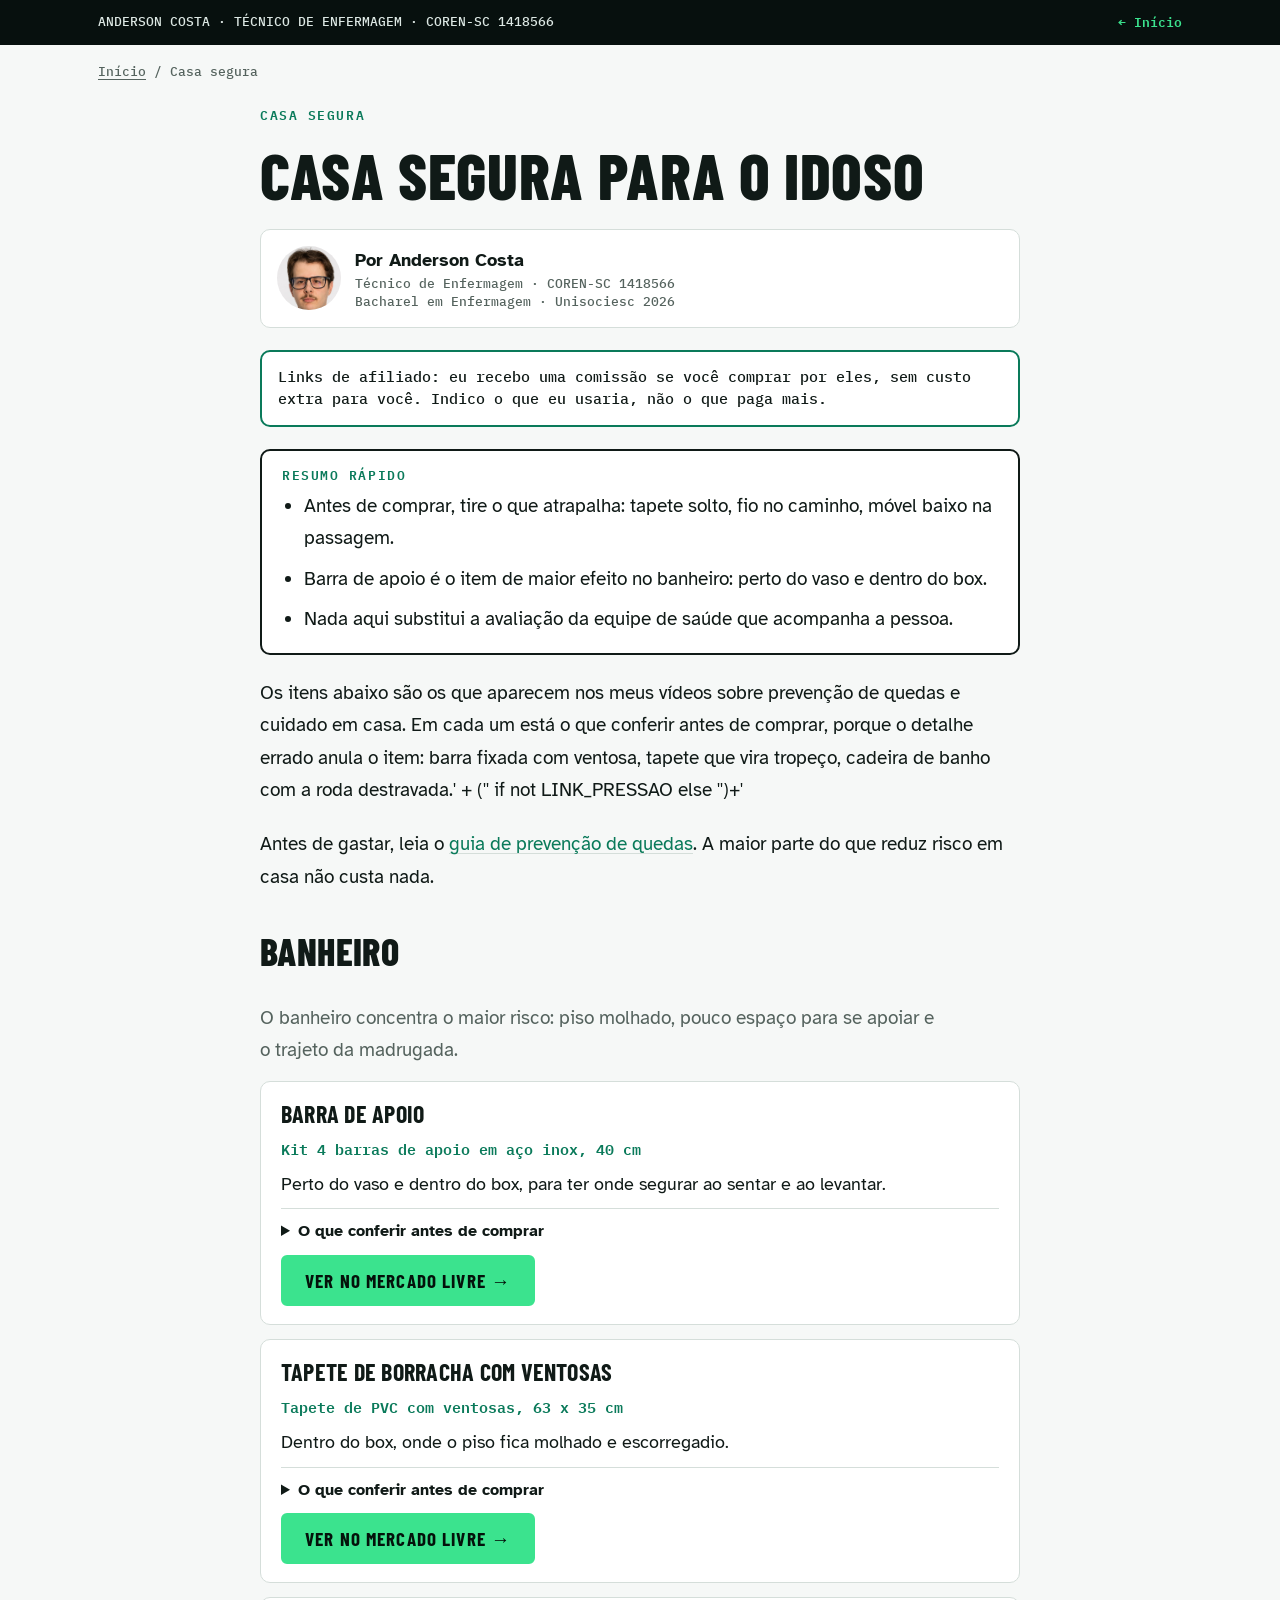
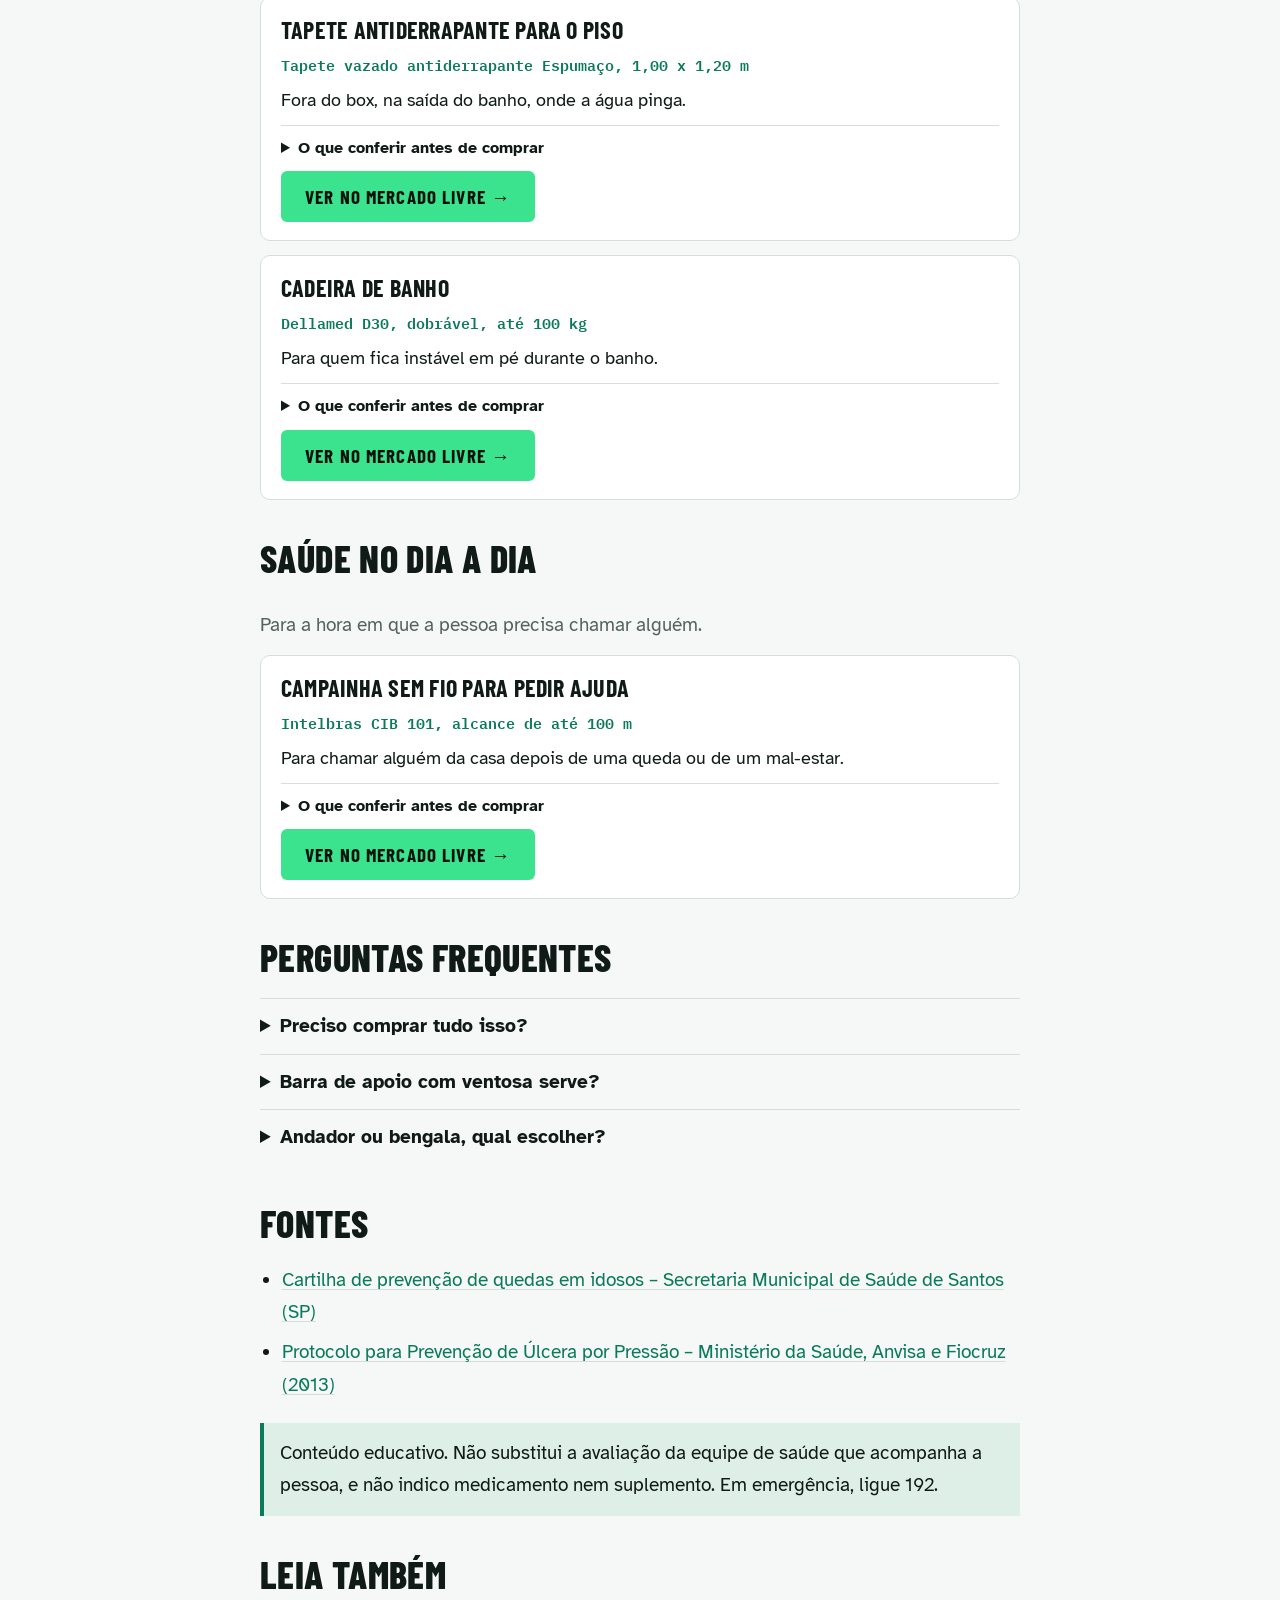
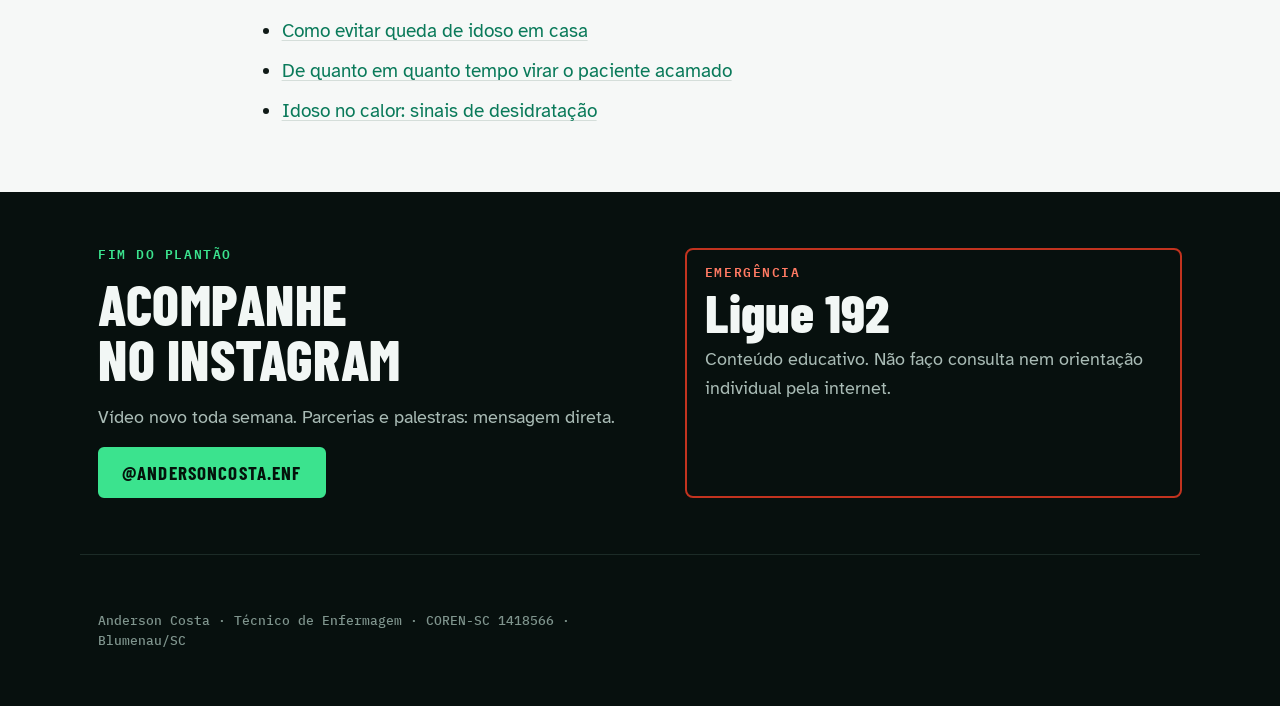
==== casa-segura/index.html @ 909ff5d8 "Publica a pagina /casa-segura/ e melhora o visual do site - casa-segura/index.html: vitrine com 5 it" ====
<!doctype html><html lang="pt-BR"><head><meta charset="utf-8">
<meta name="viewport" content="width=device-width,initial-scale=1,viewport-fit=cover">
<title>Casa segura para o idoso: o que eu indico e o que conferir antes de comprar | Anderson Costa</title><meta name="description" content="Barra de apoio, tapete antiderrapante, cadeira de banho e campainha de chamada: os itens que eu mostro nos vídeos, com o que conferir antes de comprar. Links de afiliado, por um técnico de enfermagem.">
<link rel="canonical" href="https://anerson.github.io/casa-segura/"><meta name="author" content="Anderson Costa">
<meta property="og:type" content="article"><meta property="og:title" content="Casa segura para o idoso: o que eu indico e o que conferir antes de comprar | Anderson Costa"><meta property="og:description" content="Barra de apoio, tapete antiderrapante, cadeira de banho e campainha de chamada: os itens que eu mostro nos vídeos, com o que conferir antes de comprar. Links de afiliado, por um técnico de enfermagem.">
<meta property="og:url" content="https://anerson.github.io/casa-segura/"><meta property="og:image" content="https://anerson.github.io/foto.jpg"><meta property="og:locale" content="pt_BR">
<link rel="icon" href="/foto.jpg"><link rel="preconnect" href="https://fonts.googleapis.com"><link rel="preconnect" href="https://fonts.gstatic.com" crossorigin><link rel="stylesheet" href="https://fonts.googleapis.com/css2?family=Barlow+Condensed:wght@600;700;800&family=Atkinson+Hyperlegible:wght@400;700&family=IBM+Plex+Mono:wght@400;500;600&display=swap"><link rel="stylesheet" href="/styles.css">
<script type="application/ld+json">{"@context": "https://schema.org", "@graph": [{"@type": "WebPage", "name": "Casa segura para o idoso: o que eu indico e o que conferir antes de comprar", "description": "Barra de apoio, tapete antiderrapante, cadeira de banho e campainha de chamada: os itens que eu mostro nos vídeos, com o que conferir antes de comprar. Links de afiliado, por um técnico de enfermagem.", "inLanguage": "pt-BR", "datePublished": "2026-11-17", "dateModified": "2026-11-17", "author": {"@type": "Person", "name": "Anderson Adilson da Costa", "jobTitle": "Técnico de Enfermagem", "identifier": "COREN-SC 1418566", "url": "https://anerson.github.io/", "sameAs": ["https://www.instagram.com/andersoncosta.enf/"], "alumniOf": {"@type": "CollegeOrUniversity", "name": "Unisociesc Blumenau"}}, "mainEntityOfPage": "https://anerson.github.io/casa-segura/", "image": "https://anerson.github.io/foto.jpg", "citation": ["https://www.santos.sp.gov.br/static/files_www/files/portal_files/hotsites/idosoquedas/cartilhaprevencaoqueda_idosos.pdf", "https://goias.gov.br/saude/wp-content/uploads/sites/34/2015/02/protocolo-para-prevencao-de-ulcera-por-pressao-17f.pdf"]}, {"@type": "ItemList", "name": "Itens para deixar a casa do idoso mais segura", "itemListElement": [{"@type": "ListItem", "position": 1, "name": "Barra de apoio"}, {"@type": "ListItem", "position": 2, "name": "Tapete de borracha com ventosas"}, {"@type": "ListItem", "position": 3, "name": "Tapete antiderrapante para o piso"}, {"@type": "ListItem", "position": 4, "name": "Cadeira de banho"}, {"@type": "ListItem", "position": 5, "name": "Aparelho de pressão digital de braço"}, {"@type": "ListItem", "position": 6, "name": "Campainha sem fio para pedir ajuda"}]}, {"@type": "FAQPage", "mainEntity": [{"@type": "Question", "name": "Preciso comprar tudo isso?", "acceptedAnswer": {"@type": "Answer", "text": "Não. A maior parte das mudanças que deixam a casa mais segura não custa nada: tirar tapete solto, prender fio junto à parede e liberar o caminho do quarto ao banheiro. Equipamento vem depois disso."}}, {"@type": "Question", "name": "Barra de apoio com ventosa serve?", "acceptedAnswer": {"@type": "Answer", "text": "Para sustentar o peso de uma pessoa, não. A fixação precisa ser com parafuso e bucha na parede, e a carga máxima vem informada na embalagem."}}, {"@type": "Question", "name": "Andador ou bengala, qual escolher?", "acceptedAnswer": {"@type": "Answer", "text": "Essa escolha depende de avaliação presencial, porque a altura e o tipo mudam conforme a pessoa. Por isso não indico modelo aqui."}}]}]}</script></head><body><style>
.art p.aviso-af{border:2px solid var(--green);border-radius:10px;padding:14px 16px;background:var(--sheet);font:500 15px/1.5 var(--mono)}
.comodo{display:grid;gap:14px;margin-top:10px}
.comodo>p.intro{color:var(--ink-2)}
.prod{border:1px solid var(--rule);border-radius:10px;padding:18px 20px;background:var(--sheet);display:grid;gap:10px}
.prod h3{font-size:24px;line-height:1.2;margin:0}
.prod .modelo{font:600 15px/1.4 var(--mono);color:var(--green);margin:0}
.prod p{margin:0;font-size:18px;line-height:1.6}
.prod details{border-top:1px solid var(--rule);padding-top:10px}
.prod summary{cursor:pointer;font-weight:700;font-size:16px}
.prod details p{margin-top:8px;color:var(--ink-2);font-size:17px}
.prod .btn{justify-self:start;min-height:48px;display:inline-flex;align-items:center}
</style>
<header class="mini"><div class="wrap"><span>ANDERSON COSTA · TÉCNICO DE ENFERMAGEM · COREN-SC 1418566</span><a href="/">← Início</a></div></header>
<main class="wrap"><div class="crumb"><a href="/">Início</a> / Casa segura</div>
<article class="art">
<span class="tag" style="color:var(--green)">Casa segura</span>
<h1>Casa segura para o idoso</h1>
<div class="author"><img src="/foto.jpg" alt="Anderson Costa" width="64" height="64"><div><b>Por Anderson Costa</b><span>Técnico de Enfermagem · COREN-SC 1418566</span><span>Bacharel em Enfermagem · Unisociesc 2026</span></div></div>
<p class="aviso-af">Links de afiliado: eu recebo uma comissão se você comprar por eles, sem custo extra para você. Indico o que eu usaria, não o que paga mais.</p>
<div class="resumo"><span class="tag">Resumo rápido</span><ul><li>Antes de comprar, tire o que atrapalha: tapete solto, fio no caminho, móvel baixo na passagem.</li><li>Barra de apoio é o item de maior efeito no banheiro: perto do vaso e dentro do box.</li><li>Nada aqui substitui a avaliação da equipe de saúde que acompanha a pessoa.</li></ul></div>
<p>Os itens abaixo são os que aparecem nos meus vídeos sobre prevenção de quedas e cuidado em casa. Em cada um está o que conferir antes de comprar, porque o detalhe errado anula o item: barra fixada com ventosa, tapete que vira tropeço, cadeira de banho com a roda destravada.' + ('' if not LINK_PRESSAO else '')+'</p>
<p>Antes de gastar, leia o <a href="/guias/como-evitar-queda-de-idoso-em-casa/">guia de prevenção de quedas</a>. A maior parte do que reduz risco em casa não custa nada.</p>
<h2>Banheiro</h2><div class="comodo"><p class="intro">O banheiro concentra o maior risco: piso molhado, pouco espaço para se apoiar e o trajeto da madrugada.</p><article class="prod">
<h3>Barra de apoio</h3>
<p class="modelo">Kit 4 barras de apoio em aço inox, 40 cm</p>
<p>Perto do vaso e dentro do box, para ter onde segurar ao sentar e ao levantar.</p>
<details><summary>O que conferir antes de comprar</summary><p>Fixação com parafuso e bucha na parede (ventosa não serve), aço inox e a carga máxima informada na embalagem.</p></details>
<a class="btn on" href="https://meli.la/1rdR6W3" target="_blank" rel="noopener sponsored">Ver no Mercado Livre →</a>
</article><article class="prod">
<h3>Tapete de borracha com ventosas</h3>
<p class="modelo">Tapete de PVC com ventosas, 63 x 35 cm</p>
<p>Dentro do box, onde o piso fica molhado e escorregadio.</p>
<details><summary>O que conferir antes de comprar</summary><p>Ventosas em toda a base e tamanho que cubra a área onde a pessoa pisa.</p></details>
<a class="btn on" href="https://meli.la/1Q41nwv" target="_blank" rel="noopener sponsored">Ver no Mercado Livre →</a>
</article><article class="prod">
<h3>Tapete antiderrapante para o piso</h3>
<p class="modelo">Tapete vazado antiderrapante Espumaço, 1,00 x 1,20 m</p>
<p>Fora do box, na saída do banho, onde a água pinga.</p>
<details><summary>O que conferir antes de comprar</summary><p>Base que não escorrega e bordas baixas, para o tapete não virar tropeço.</p></details>
<a class="btn on" href="https://meli.la/2ovCFmu" target="_blank" rel="noopener sponsored">Ver no Mercado Livre →</a>
</article><article class="prod">
<h3>Cadeira de banho</h3>
<p class="modelo">Dellamed D30, dobrável, até 100 kg</p>
<p>Para quem fica instável em pé durante o banho.</p>
<details><summary>O que conferir antes de comprar</summary><p>Rodas com trava e a carga máxima suportada. Trave as rodas antes de a pessoa sentar ou levantar.</p></details>
<a class="btn on" href="https://meli.la/25AJNKx" target="_blank" rel="noopener sponsored">Ver no Mercado Livre →</a>
</article></div><h2>Saúde no dia a dia</h2><div class="comodo"><p class="intro">Para a hora em que a pessoa precisa chamar alguém.</p><article class="prod">
<h3>Campainha sem fio para pedir ajuda</h3>
<p class="modelo">Intelbras CIB 101, alcance de até 100 m</p>
<p>Para chamar alguém da casa depois de uma queda ou de um mal-estar.</p>
<details><summary>O que conferir antes de comprar</summary><p>Alcance entre os cômodos da casa e botão que a pessoa consiga apertar sozinha.</p></details>
<a class="btn on" href="https://meli.la/2EmobnM" target="_blank" rel="noopener sponsored">Ver no Mercado Livre →</a>
</article></div>
<h2>Perguntas frequentes</h2><div class="faq"><details><summary>Preciso comprar tudo isso?</summary><p>Não. A maior parte das mudanças que deixam a casa mais segura não custa nada: tirar tapete solto, prender fio junto à parede e liberar o caminho do quarto ao banheiro. Equipamento vem depois disso.</p></details><details><summary>Barra de apoio com ventosa serve?</summary><p>Para sustentar o peso de uma pessoa, não. A fixação precisa ser com parafuso e bucha na parede, e a carga máxima vem informada na embalagem.</p></details><details><summary>Andador ou bengala, qual escolher?</summary><p>Essa escolha depende de avaliação presencial, porque a altura e o tipo mudam conforme a pessoa. Por isso não indico modelo aqui.</p></details></div>
<h2>Fontes</h2><ul><li><a href="https://www.santos.sp.gov.br/static/files_www/files/portal_files/hotsites/idosoquedas/cartilhaprevencaoqueda_idosos.pdf" target="_blank" rel="noopener">Cartilha de prevenção de quedas em idosos – Secretaria Municipal de Saúde de Santos (SP)</a></li><li><a href="https://goias.gov.br/saude/wp-content/uploads/sites/34/2015/02/protocolo-para-prevencao-de-ulcera-por-pressao-17f.pdf" target="_blank" rel="noopener">Protocolo para Prevenção de Úlcera por Pressão – Ministério da Saúde, Anvisa e Fiocruz (2013)</a></li></ul>
<p class="note">Conteúdo educativo. Não substitui a avaliação da equipe de saúde que acompanha a pessoa, e não indico medicamento nem suplemento. Em emergência, ligue 192.</p>
<h2>Leia também</h2><ul><li><a href="/guias/como-evitar-queda-de-idoso-em-casa/">Como evitar queda de idoso em casa</a></li><li><a href="/guias/mudanca-de-decubito-acamado-de-quanto-em-quanto-tempo/">De quanto em quanto tempo virar o paciente acamado</a></li><li><a href="/guias/idoso-no-calor-sinais-de-desidratacao/">Idoso no calor: sinais de desidratação</a></li></ul>
</article></main><footer class="end"><div class="wrap"><div style="display:grid;gap:16px;align-content:start">
<span class="tag" style="color:var(--trace)">Fim do plantão</span><h2>Acompanhe no Instagram</h2>
<p>Vídeo novo toda semana. Parcerias e palestras: mensagem direta.</p>
<div class="ctas"><a class="btn on" href="https://www.instagram.com/andersoncosta.enf/" target="_blank" rel="noopener">@andersoncosta.enf</a></div></div>
<div class="alarm"><span class="tag">Emergência</span><b>Ligue 192</b><p>Conteúdo educativo. Não faço consulta nem orientação individual pela internet.</p></div></div>
<div class="wrap foot">Anderson Costa · Técnico de Enfermagem · COREN-SC 1418566 · Blumenau/SC</div></footer></body></html>
---- styles.css ----
/* Conceito: o plantão. Abre num monitor multiparamétrico, segue para o quadro de passagem de plantão,
   a prescrição com aprazamento e fecha na evolução. Sinalização hospitalar condensada + texto de alta legibilidade. */
:root{
  --paper:#F6F8F7; --sheet:#FFFFFF; --ink:#101A17; --ink-2:#55635E; --rule:#D5DEDA;
  --green:#0A7A5A; --green-soft:#DDEFE7; --amber:#B86E00; --red:#C2331F;
  --mon:#07100E; --mon-2:#0E1A17; --trace:#3BE38E; --trace-2:#57C7FF; --trace-3:#FFC24A;
  --sign:"Barlow Condensed","Arial Narrow",Arial,sans-serif;
  --text:"Atkinson Hyperlegible",system-ui,-apple-system,"Segoe UI",sans-serif;
  --mono:"IBM Plex Mono",ui-monospace,Menlo,monospace;
}
@media (prefers-color-scheme: dark){:root:not([data-theme="light"]){
  --paper:#0B1210; --sheet:#111B18; --ink:#E6EEEA; --ink-2:#9DADA7; --rule:#24332E;
  --green:#3FCB93; --green-soft:#14302A; --amber:#F2B04D; --red:#FF7A63; color-scheme:dark}}
:root[data-theme="dark"]{
  --paper:#0B1210; --sheet:#111B18; --ink:#E6EEEA; --ink-2:#9DADA7; --rule:#24332E;
  --green:#3FCB93; --green-soft:#14302A; --amber:#F2B04D; --red:#FF7A63; color-scheme:dark}
*{box-sizing:border-box}
body{margin:0;background:var(--paper);color:var(--ink);font:400 18px/1.6 var(--text)}
a{color:var(--green);text-underline-offset:3px}
:focus-visible{outline:3px solid var(--trace-3);outline-offset:3px;border-radius:4px}
.wrap{max-width:1120px;margin:0 auto;padding-left:max(18px,env(safe-area-inset-left,0px));padding-right:max(18px,env(safe-area-inset-right,0px))}
h1,h2,h3{font-family:var(--sign);text-transform:uppercase;letter-spacing:.01em;margin:0;line-height:.98;text-wrap:balance}
h2{font-size:clamp(40px,6vw,68px);font-weight:800}
h3{font-size:28px;font-weight:700}
p{margin:0}
.tag{font:600 13px/1 var(--mono);letter-spacing:.12em;text-transform:uppercase}
.mono{font-family:var(--mono)}

/* ========== MONITOR ========== */
.monitor{background:var(--mon);color:#DDE8E4;position:relative;overflow:hidden}
.monitor::before{content:"";position:absolute;inset:0;background-image:linear-gradient(rgba(59,227,142,.06) 1px,transparent 1px),linear-gradient(90deg,rgba(59,227,142,.06) 1px,transparent 1px);background-size:28px 28px;pointer-events:none}
.mon-top{position:relative;display:flex;justify-content:space-between;align-items:center;gap:12px;padding-block:14px;border-bottom:1px solid #1C2B27;font:500 13px/1.3 var(--mono);color:#8FA49D}
.mon-top b{color:#DDE8E4;font-weight:600}
.mon-top .live{display:flex;align-items:center;gap:8px;color:var(--trace)}
.mon-top .live i{width:9px;height:9px;border-radius:50%;background:var(--trace);animation:blink 1.1s steps(2,end) infinite}
@keyframes blink{50%{opacity:.15}}
.mon-grid{position:relative;display:grid;grid-template-columns:1fr 320px;gap:36px;padding-block:40px 44px}
.mon-main{display:grid;gap:26px;min-width:0}
.mon-main h1{font-size:clamp(46px,6.6vw,84px);font-weight:800;color:#F2F7F5}
.mon-main h1 span{color:var(--trace)}
.mon-main .lead{font-size:19px;color:#A9BBB5;max-width:33em}
.ecg{width:100%;height:110px;display:block}
.ecg path{fill:none;stroke:var(--trace);stroke-width:2.4;stroke-linejoin:round;filter:drop-shadow(0 0 6px rgba(59,227,142,.55))}
.ecg .sweep{stroke-dasharray:1400;stroke-dashoffset:1400;animation:sweep 3.6s linear infinite}
@keyframes sweep{to{stroke-dashoffset:0}}
.ctas{display:flex;flex-wrap:wrap;gap:12px}
.btn{display:inline-flex;align-items:center;gap:10px;padding:14px 22px;font:700 19px/1 var(--sign);letter-spacing:.06em;text-transform:uppercase;text-decoration:none;border-radius:6px;border:2px solid currentColor}
.btn.on{background:var(--trace);color:#04120B;border-color:var(--trace)}
.btn.off{color:#DDE8E4}
.btn:hover{transform:translateY(-1px)}
.mon-side{display:grid;gap:12px;align-content:start}
.ch{border:1px solid #1E2E2A;background:var(--mon-2);border-radius:8px;padding:12px 14px;display:grid;grid-template-columns:1fr auto;align-items:end;gap:4px}
.ch .k{font:600 12px/1 var(--mono);letter-spacing:.1em;grid-column:1/3}
.ch .v{font:700 52px/1 var(--sign);font-variant-numeric:tabular-nums}
.ch .u{font:500 12px/1.2 var(--mono);color:#8FA49D;text-align:right}
.ch.g{color:var(--trace)} .ch.b{color:var(--trace-2)} .ch.y{color:var(--trace-3)}
@media (max-width:860px){.mon-grid{grid-template-columns:1fr;gap:28px;padding-block:30px 34px}.mon-side{grid-template-columns:repeat(3,1fr)}.ch .v{font-size:38px}}
@media (max-width:480px){.mon-side{grid-template-columns:1fr 1fr}.mon-side .ch:last-child{grid-column:1/3}}

/* ========== CRACHÁ ========== */
.badge-row{position:relative;margin-top:-1px;background:var(--paper)}
.badge-row .wrap{display:grid;grid-template-columns:auto 1fr;gap:40px;align-items:center;padding-block:44px}
.badge{width:300px;max-width:100%;background:var(--sheet);border:1px solid var(--rule);border-radius:16px;overflow:hidden;box-shadow:0 18px 40px -22px rgba(0,0,0,.45);transform:rotate(-2deg);position:relative}
.badge::before{content:"";display:block;height:14px;background:var(--green)}
.badge .hole{position:absolute;top:22px;left:50%;width:46px;height:8px;margin-left:-23px;border-radius:6px;background:var(--paper);border:1px solid var(--rule)}
.badge img{display:block;width:100%;aspect-ratio:1/1;object-fit:cover;object-position:50% 32%;margin-top:22px;max-width:100%}
.badge .bd{padding:14px 16px 16px;display:grid;gap:3px}
.badge .bd b{font:800 30px/1 var(--sign);text-transform:uppercase}
.badge .bd .fn{font:700 15px/1.3 var(--text);color:var(--green)}
.badge .bd .cr{font:500 13px/1.4 var(--mono);color:var(--ink-2)}
.badge svg{display:block;width:100%;height:38px;margin-top:8px}
.badge svg rect{fill:var(--ink)}
.intro{display:grid;gap:16px;max-width:36em}
.intro .tag{color:var(--green)}
.intro h2{font-size:clamp(34px,4.6vw,52px)}
@media (max-width:760px){.badge-row .wrap{grid-template-columns:1fr;justify-items:center;text-align:left}.badge{width:260px}}

/* ========== SEÇÕES ========== */
section.s{padding-block:64px;border-top:1px solid var(--rule)}
.s-head{display:grid;gap:12px;margin-bottom:30px;max-width:42em}
.s-head .tag{color:var(--green)}
.s-head p{color:var(--ink-2)}

/* quadro de passagem de plantão */
.board{background:var(--sheet);border:1px solid var(--rule);border-radius:10px;overflow:hidden}
.board-h,.bed{display:grid;grid-template-columns:72px 1fr 150px 120px;gap:16px;align-items:center;padding:14px 18px}
.board-h{font:600 12px/1 var(--mono);letter-spacing:.1em;text-transform:uppercase;color:var(--ink-2);background:var(--green-soft);border-bottom:1px solid var(--rule)}
.bed{border-bottom:1px dashed var(--rule);text-decoration:none;color:var(--ink);transition:background .15s}
.bed:last-child{border-bottom:0}
.bed:hover{background:var(--green-soft)}
.bed .n{font:800 40px/1 var(--sign);color:var(--green)}
.bed .t{display:grid;gap:2px;min-width:0}
.bed .t b{font:700 20px/1.25 var(--text)}
.bed .t span{font-size:15.5px;color:var(--ink-2)}
.bed .v{font:700 30px/1 var(--sign);font-variant-numeric:tabular-nums}
.bed .v small{display:block;font:500 11.5px/1.4 var(--mono);color:var(--ink-2);letter-spacing:.05em;text-transform:uppercase}
.pill{justify-self:start;font:600 12px/1 var(--mono);text-transform:uppercase;letter-spacing:.08em;padding:7px 9px;border-radius:4px;border:1.5px solid currentColor}
.pill.hi{color:var(--red)} .pill.ok{color:var(--green)} .pill.new{color:var(--amber)}
@media (max-width:720px){.board-h{display:none}.bed{grid-template-columns:52px 1fr;gap:6px 14px}.bed .n{grid-row:1/4;font-size:32px}.bed .v,.bed .pill{grid-column:2}}

/* prescrição */
.rx{display:grid;gap:22px}
.sheet{background:var(--sheet);border:1px solid var(--rule);border-radius:10px;overflow:hidden}
.sheet-h{display:flex;flex-wrap:wrap;justify-content:space-between;gap:8px 20px;align-items:baseline;padding:18px 22px;border-bottom:2px solid var(--ink)}
.sheet-h h3{font-size:clamp(26px,3.4vw,34px)}
.sheet-h .tag{color:var(--ink-2)}
.sheet-b{padding:20px 22px;display:grid;gap:18px}
.items{display:grid;grid-template-columns:repeat(2,1fr);gap:14px 28px;margin:0;padding:0;list-style:none}
.items li{display:grid;grid-template-columns:28px 1fr;gap:12px;min-width:0}
.items li::before{content:"";width:22px;height:22px;margin-top:3px;border:2px solid var(--green);border-radius:4px}
.items b{display:block;font-size:18px}
.items span{font-size:16px;color:var(--ink-2)}
@media (max-width:700px){.items{grid-template-columns:1fr}}
.apraz{overflow-x:auto}
.apraz table{border-collapse:collapse;min-width:620px;width:100%;font-family:var(--mono)}
.apraz th,.apraz td{border:1px solid var(--rule);text-align:center;padding:0;font-size:13px}
.apraz th{padding:8px 4px;background:var(--green-soft);font-weight:600}
.apraz td.lab{padding:8px 12px;text-align:left;font-family:var(--text);font-size:15px;white-space:nowrap}
.apraz button{all:unset;cursor:pointer;display:grid;place-items:center;width:100%;height:42px;font:700 18px/1 var(--mono);color:var(--green)}
.apraz button:hover{background:var(--green-soft)}
.apraz button[aria-pressed="true"]::after{content:"✓"}
.apraz-f{display:flex;flex-wrap:wrap;justify-content:space-between;gap:10px;font-size:14.5px;color:var(--ink-2)}
.apraz-f button{all:unset;cursor:pointer;font:600 13px/1 var(--mono);text-transform:uppercase;letter-spacing:.08em;color:var(--green)}
.note{padding:14px 16px;border-left:4px solid var(--green);background:var(--green-soft);font-size:16.5px}
.note.alarm{border-color:var(--red);color:var(--ink)}
.note.alarm b{color:var(--red)}
.ref{font-size:14px;color:var(--ink-2)}
.ref b{font-family:var(--mono);font-size:12px;letter-spacing:.08em}

/* agendamento */
.sched{display:grid;grid-template-columns:150px 1fr;border:2px solid var(--ink);border-radius:10px;overflow:hidden;background:var(--sheet)}
.sched .d{background:var(--ink);color:var(--paper);display:grid;place-content:center;text-align:center;padding:18px;gap:4px}
.sched .d span{font:600 13px/1 var(--mono);letter-spacing:.12em}
.sched .d b{font:800 56px/1 var(--sign)}
.sched .c{padding:22px 24px;display:grid;gap:10px;align-content:center}
@media (max-width:560px){.sched{grid-template-columns:1fr}.sched .d{grid-auto-flow:column;gap:14px;align-items:baseline}}

/* evolução */
.evo{display:grid;gap:0;border-left:2px solid var(--green);margin-left:8px}
.ev{position:relative;display:grid;grid-template-columns:120px 1fr;gap:18px;padding:0 0 26px 26px}
.ev::before{content:"";position:absolute;left:-8px;top:6px;width:14px;height:14px;border-radius:50%;background:var(--paper);border:3px solid var(--green)}
.ev .w{font:600 13px/1.6 var(--mono);color:var(--green);text-transform:uppercase;letter-spacing:.06em}
.ev .t{font-weight:700;line-height:1.4}
.ev .d{font-size:15px;color:var(--ink-2);overflow-wrap:anywhere}
@media (max-width:560px){.ev{grid-template-columns:1fr;gap:2px}}

/* rodapé */
.end{background:var(--mon);color:#C8D6D1}
.end .wrap{display:grid;grid-template-columns:1.1fr 1fr;gap:40px;padding-block:56px}
.end h2{color:#F2F7F5;font-size:clamp(36px,5vw,56px)}
.end p{color:#A9BBB5}
.end .alarm{border:2px solid var(--red);border-radius:8px;padding:16px 18px;display:grid;gap:6px;align-content:start}
.end .alarm .tag{color:#FF7A63}
.end .alarm b{font:800 54px/1 var(--sign);color:#F2F7F5}
.foot{border-top:1px solid #1C2B27;padding-block:18px 28px;font:500 13px/1.5 var(--mono);color:#7F948D}
@media (max-width:760px){.end .wrap{grid-template-columns:1fr}}
@media (prefers-reduced-motion:reduce){.ecg .sweep,.mon-top .live i{animation:none;stroke-dashoffset:0}.btn:hover{transform:none}}

/* páginas de guia */
.crumb{font:500 13px/1.4 var(--mono);color:var(--ink-2);padding-block:18px 0}
.crumb a{color:var(--ink-2)}
.art{max-width:760px;margin:0 auto;padding-block:28px 64px;display:grid;gap:22px}
.art h1{font-family:var(--sign);text-transform:uppercase;font-weight:800;font-size:clamp(40px,6vw,64px);line-height:.98}
.art h2{font-size:clamp(28px,4vw,38px);margin-top:18px}
.art p,.art li{font-size:19px;line-height:1.7}
.art ul,.art ol{margin:0;padding-left:1.2em;display:grid;gap:8px}
.art .resumo{border:2px solid var(--ink);border-radius:10px;padding:18px 20px;background:var(--sheet);display:grid;gap:8px}
.art .resumo .tag{color:var(--green)}
.author{display:grid;grid-template-columns:64px 1fr;gap:14px;align-items:center;padding:16px;border:1px solid var(--rule);border-radius:10px;background:var(--sheet)}
.author img{width:64px;height:64px;border-radius:50%;object-fit:cover;object-position:50% 30%}
.author b{display:block}
.author span{display:block;font:500 13px/1.4 var(--mono);color:var(--ink-2)}
.faq details{border-top:1px solid var(--rule);padding-block:12px}
.faq summary{cursor:pointer;font-weight:700;font-size:19px}
.faq p{margin-top:8px}
.mini{background:var(--mon);color:#DDE8E4}
.mini .wrap{display:flex;justify-content:space-between;align-items:center;gap:12px;padding-block:14px;font:500 13px/1.3 var(--mono)}
.mini a{color:var(--trace);text-decoration:none;font-weight:600}
.more{font:700 18px/1 var(--sign);letter-spacing:.06em;text-transform:uppercase;text-decoration:none}

/* ============================================================
   UPGRADE VISUAL — acrescentar ao fim de styles.css
   (e ao fim de _fonte/base.css, para o proximo build manter)
   Sem JS. Sem imagem nova. Nao muda cor nem fonte do texto.
   ============================================================ */

/* 1. Tipografia de display fluida: cresce na tela grande,
      continua legivel no celular. */
.monitor .mon-main h1{
  font-size:clamp(44px, 7.4vw, 84px);
  line-height:.94;
  letter-spacing:-.01em;
  text-wrap:balance;
}
.s > .wrap > h2, .s h2{
  font-size:clamp(30px, 4.2vw, 52px);
  line-height:1;
  text-wrap:balance;
}
.sheet h3{text-wrap:balance}

/* 2. Mais ar entre as secoes nas telas grandes.
      No celular fica como esta hoje. */
@media (min-width:860px){
  .s{padding-block:clamp(64px, 7vw, 112px)}
}

/* 3. Revelacao ao rolar, so com CSS.
      - so roda se a pessoa nao pediu menos animacao
      - so roda em navegador que suporta animacao ligada ao scroll
      - sem suporte, tudo aparece normalmente (nada some)
      - o cabecalho nao anima, para nao atrasar a primeira pintura */
@media (prefers-reduced-motion: no-preference){
  @supports (animation-timeline: view()){
    .badge-row, .s, .sheet{
      animation:sobe linear both;
      animation-timeline:view();
      /* so durante a entrada: bloco que ja esta na tela fica visivel */
      animation-range:entry 0% entry 100%;
    }
  }
}
@keyframes sobe{
  from{opacity:0;transform:translateY(20px)}
  to{opacity:1;transform:none}
}

/* 4. As fichas respondem ao toque e ao mouse. */
.sheet{
  transition:border-color .18s ease, transform .18s ease;
}
@media (hover:hover){
  .sheet:hover{border-color:var(--green);transform:translateY(-2px)}
}
.sheet:focus-within{border-color:var(--green)}

/* 5. Links do corpo com sublinhado que acende. */
.art a:not(.btn):not(.more), .s p a:not(.btn){
  text-decoration:underline;
  text-decoration-color:var(--rule);
  text-underline-offset:3px;
  transition:text-decoration-color .18s ease;
}
.art a:not(.btn):not(.more):hover, .s p a:not(.btn):hover{
  text-decoration-color:var(--green);
}

/* 6. Foco visivel em tudo que e tocavel (acessibilidade). */
:focus-visible{outline:3px solid var(--trace);outline-offset:3px;border-radius:6px}

/* 7. REMOVIDO: content-visibility nas fichas.
      Testado no site real e reprovado: a ficha aparecia em branco
      por um instante ao rolar rapido ou ao chegar por link com ancora.
      Ganho de renderizacao nao compensa num site de 20 KB. */

/* 8. Botao com area de toque confortavel. */
.btn{min-height:48px;display:inline-flex;align-items:center;justify-content:center}
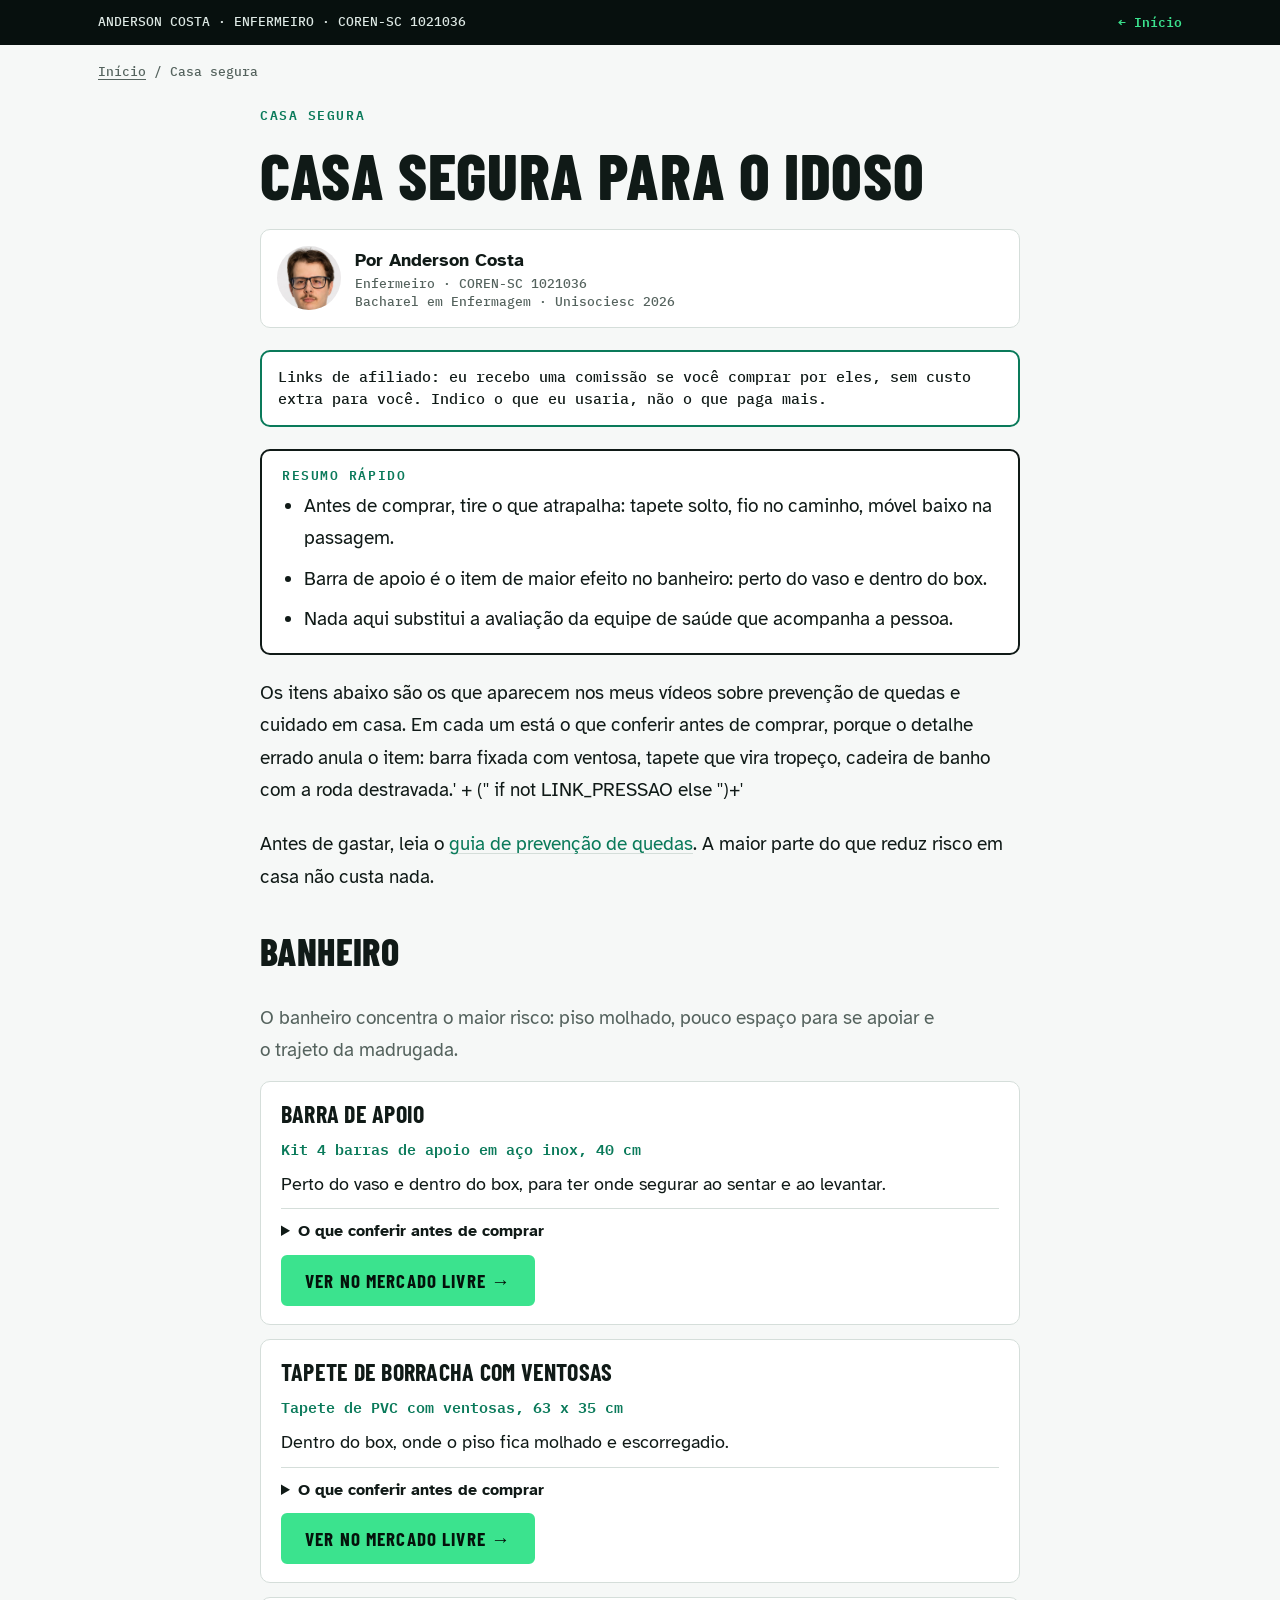
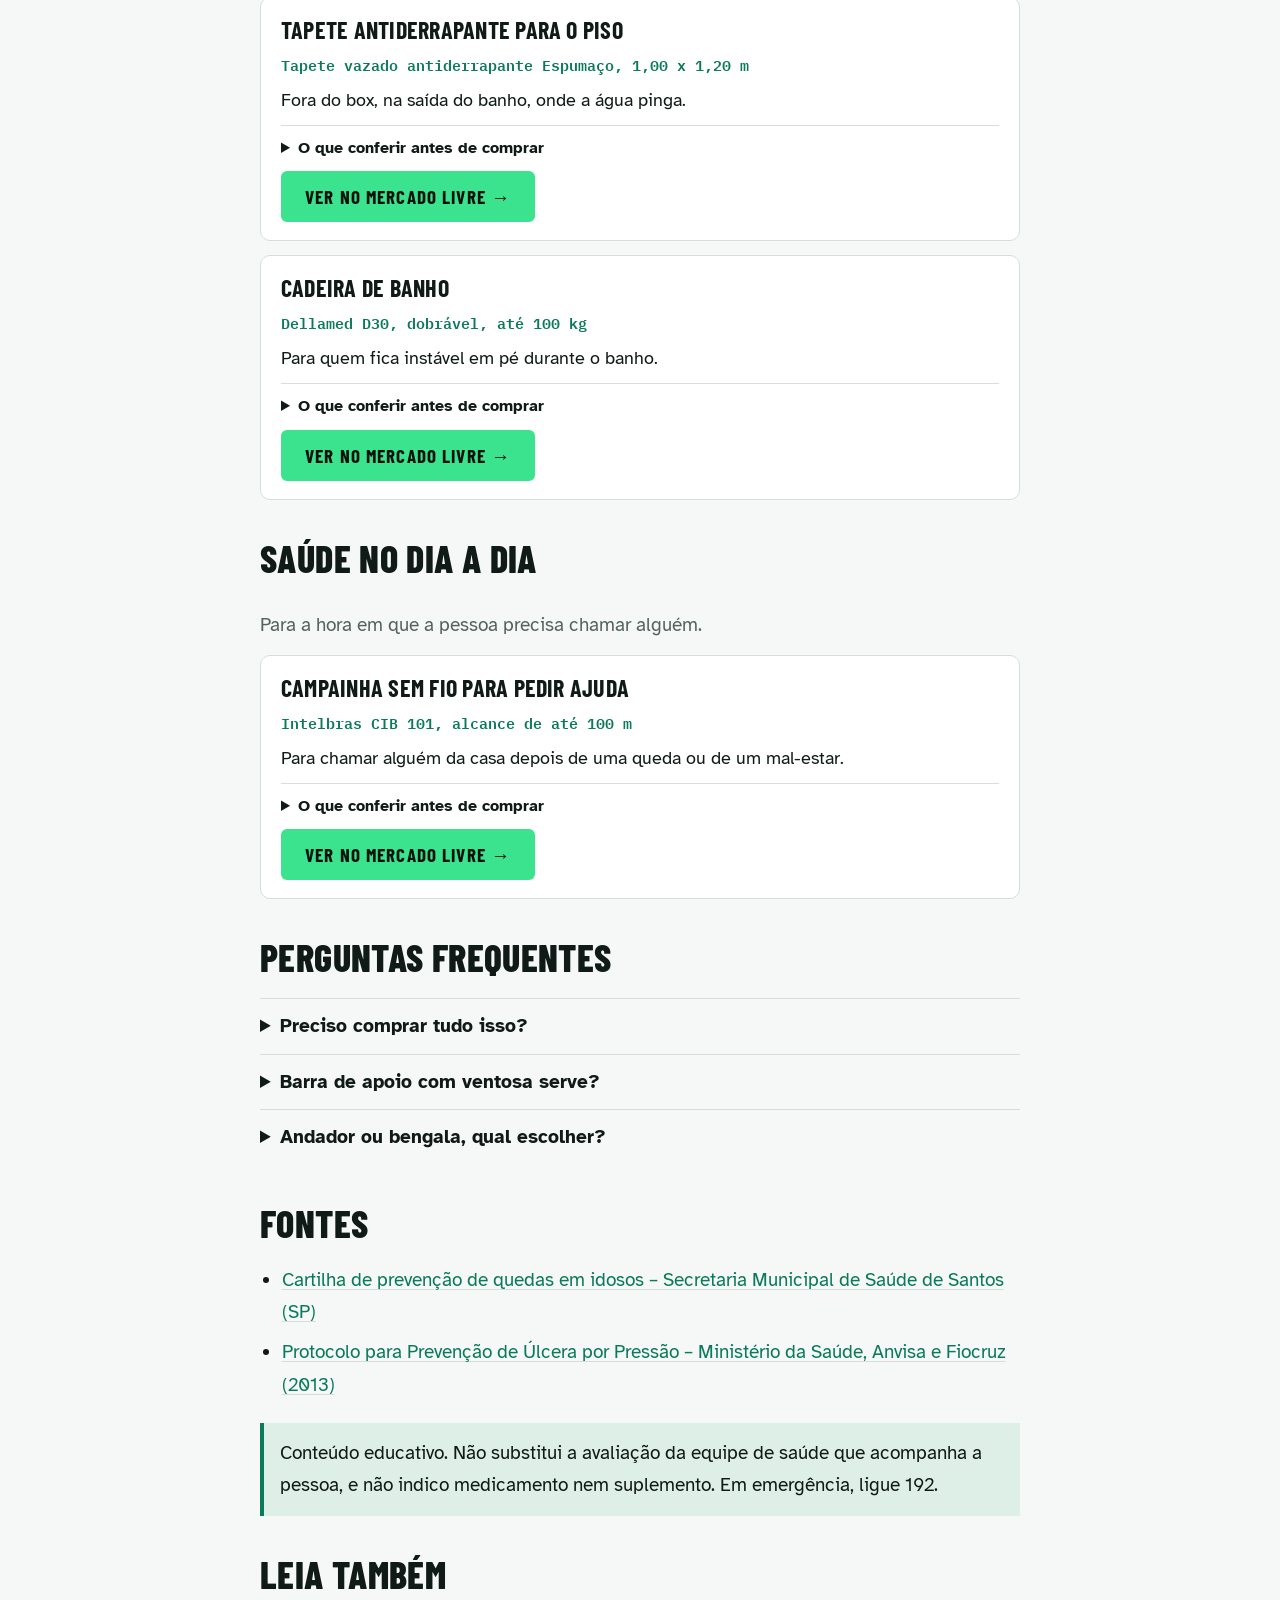
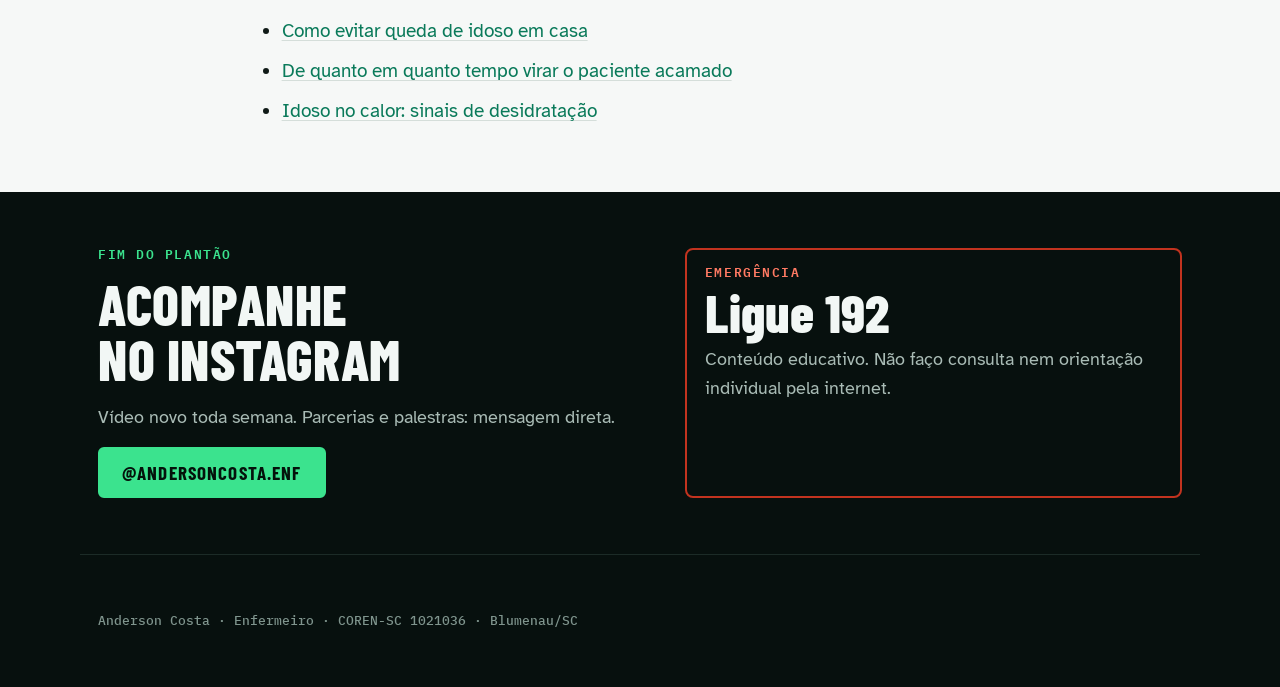
==== commit a9383ec8: "Atualiza Casa Segura para Enfermeiro (COREN-SC 1021036) Co-Authored-By: Claude Opus 5.5 <noreply@ant" ====
--- a/casa-segura/index.html
+++ b/casa-segura/index.html
@@ -1,11 +1,11 @@
 <!doctype html><html lang="pt-BR"><head><meta charset="utf-8">
 <meta name="viewport" content="width=device-width,initial-scale=1,viewport-fit=cover">
-<title>Casa segura para o idoso: o que eu indico e o que conferir antes de comprar | Anderson Costa</title><meta name="description" content="Barra de apoio, tapete antiderrapante, cadeira de banho e campainha de chamada: os itens que eu mostro nos vídeos, com o que conferir antes de comprar. Links de afiliado, por um técnico de enfermagem.">
+<title>Casa segura para o idoso: o que eu indico e o que conferir antes de comprar | Anderson Costa</title><meta name="description" content="Barra de apoio, tapete antiderrapante, cadeira de banho e campainha de chamada: os itens que eu mostro nos vídeos, com o que conferir antes de comprar. Links de afiliado, por um enfermeiro.">
 <link rel="canonical" href="https://anerson.github.io/casa-segura/"><meta name="author" content="Anderson Costa">
-<meta property="og:type" content="article"><meta property="og:title" content="Casa segura para o idoso: o que eu indico e o que conferir antes de comprar | Anderson Costa"><meta property="og:description" content="Barra de apoio, tapete antiderrapante, cadeira de banho e campainha de chamada: os itens que eu mostro nos vídeos, com o que conferir antes de comprar. Links de afiliado, por um técnico de enfermagem.">
+<meta property="og:type" content="article"><meta property="og:title" content="Casa segura para o idoso: o que eu indico e o que conferir antes de comprar | Anderson Costa"><meta property="og:description" content="Barra de apoio, tapete antiderrapante, cadeira de banho e campainha de chamada: os itens que eu mostro nos vídeos, com o que conferir antes de comprar. Links de afiliado, por um enfermeiro.">
 <meta property="og:url" content="https://anerson.github.io/casa-segura/"><meta property="og:image" content="https://anerson.github.io/foto.jpg"><meta property="og:locale" content="pt_BR">
 <link rel="icon" href="/foto.jpg"><link rel="preconnect" href="https://fonts.googleapis.com"><link rel="preconnect" href="https://fonts.gstatic.com" crossorigin><link rel="stylesheet" href="https://fonts.googleapis.com/css2?family=Barlow+Condensed:wght@600;700;800&family=Atkinson+Hyperlegible:wght@400;700&family=IBM+Plex+Mono:wght@400;500;600&display=swap"><link rel="stylesheet" href="/styles.css">
-<script type="application/ld+json">{"@context": "https://schema.org", "@graph": [{"@type": "WebPage", "name": "Casa segura para o idoso: o que eu indico e o que conferir antes de comprar", "description": "Barra de apoio, tapete antiderrapante, cadeira de banho e campainha de chamada: os itens que eu mostro nos vídeos, com o que conferir antes de comprar. Links de afiliado, por um técnico de enfermagem.", "inLanguage": "pt-BR", "datePublished": "2026-11-17", "dateModified": "2026-11-17", "author": {"@type": "Person", "name": "Anderson Adilson da Costa", "jobTitle": "Técnico de Enfermagem", "identifier": "COREN-SC 1418566", "url": "https://anerson.github.io/", "sameAs": ["https://www.instagram.com/andersoncosta.enf/"], "alumniOf": {"@type": "CollegeOrUniversity", "name": "Unisociesc Blumenau"}}, "mainEntityOfPage": "https://anerson.github.io/casa-segura/", "image": "https://anerson.github.io/foto.jpg", "citation": ["https://www.santos.sp.gov.br/static/files_www/files/portal_files/hotsites/idosoquedas/cartilhaprevencaoqueda_idosos.pdf", "https://goias.gov.br/saude/wp-content/uploads/sites/34/2015/02/protocolo-para-prevencao-de-ulcera-por-pressao-17f.pdf"]}, {"@type": "ItemList", "name": "Itens para deixar a casa do idoso mais segura", "itemListElement": [{"@type": "ListItem", "position": 1, "name": "Barra de apoio"}, {"@type": "ListItem", "position": 2, "name": "Tapete de borracha com ventosas"}, {"@type": "ListItem", "position": 3, "name": "Tapete antiderrapante para o piso"}, {"@type": "ListItem", "position": 4, "name": "Cadeira de banho"}, {"@type": "ListItem", "position": 5, "name": "Aparelho de pressão digital de braço"}, {"@type": "ListItem", "position": 6, "name": "Campainha sem fio para pedir ajuda"}]}, {"@type": "FAQPage", "mainEntity": [{"@type": "Question", "name": "Preciso comprar tudo isso?", "acceptedAnswer": {"@type": "Answer", "text": "Não. A maior parte das mudanças que deixam a casa mais segura não custa nada: tirar tapete solto, prender fio junto à parede e liberar o caminho do quarto ao banheiro. Equipamento vem depois disso."}}, {"@type": "Question", "name": "Barra de apoio com ventosa serve?", "acceptedAnswer": {"@type": "Answer", "text": "Para sustentar o peso de uma pessoa, não. A fixação precisa ser com parafuso e bucha na parede, e a carga máxima vem informada na embalagem."}}, {"@type": "Question", "name": "Andador ou bengala, qual escolher?", "acceptedAnswer": {"@type": "Answer", "text": "Essa escolha depende de avaliação presencial, porque a altura e o tipo mudam conforme a pessoa. Por isso não indico modelo aqui."}}]}]}</script></head><body><style>
+<script type="application/ld+json">{"@context": "https://schema.org", "@graph": [{"@type": "WebPage", "name": "Casa segura para o idoso: o que eu indico e o que conferir antes de comprar", "description": "Barra de apoio, tapete antiderrapante, cadeira de banho e campainha de chamada: os itens que eu mostro nos vídeos, com o que conferir antes de comprar. Links de afiliado, por um enfermeiro.", "inLanguage": "pt-BR", "datePublished": "2026-11-17", "dateModified": "2026-11-17", "author": {"@type": "Person", "name": "Anderson Adilson da Costa", "jobTitle": "Enfermeiro", "identifier": "COREN-SC 1021036", "url": "https://anerson.github.io/", "sameAs": ["https://www.instagram.com/andersoncosta.enf/"], "alumniOf": {"@type": "CollegeOrUniversity", "name": "Unisociesc Blumenau"}}, "mainEntityOfPage": "https://anerson.github.io/casa-segura/", "image": "https://anerson.github.io/foto.jpg", "citation": ["https://www.santos.sp.gov.br/static/files_www/files/portal_files/hotsites/idosoquedas/cartilhaprevencaoqueda_idosos.pdf", "https://goias.gov.br/saude/wp-content/uploads/sites/34/2015/02/protocolo-para-prevencao-de-ulcera-por-pressao-17f.pdf"]}, {"@type": "ItemList", "name": "Itens para deixar a casa do idoso mais segura", "itemListElement": [{"@type": "ListItem", "position": 1, "name": "Barra de apoio"}, {"@type": "ListItem", "position": 2, "name": "Tapete de borracha com ventosas"}, {"@type": "ListItem", "position": 3, "name": "Tapete antiderrapante para o piso"}, {"@type": "ListItem", "position": 4, "name": "Cadeira de banho"}, {"@type": "ListItem", "position": 5, "name": "Aparelho de pressão digital de braço"}, {"@type": "ListItem", "position": 6, "name": "Campainha sem fio para pedir ajuda"}]}, {"@type": "FAQPage", "mainEntity": [{"@type": "Question", "name": "Preciso comprar tudo isso?", "acceptedAnswer": {"@type": "Answer", "text": "Não. A maior parte das mudanças que deixam a casa mais segura não custa nada: tirar tapete solto, prender fio junto à parede e liberar o caminho do quarto ao banheiro. Equipamento vem depois disso."}}, {"@type": "Question", "name": "Barra de apoio com ventosa serve?", "acceptedAnswer": {"@type": "Answer", "text": "Para sustentar o peso de uma pessoa, não. A fixação precisa ser com parafuso e bucha na parede, e a carga máxima vem informada na embalagem."}}, {"@type": "Question", "name": "Andador ou bengala, qual escolher?", "acceptedAnswer": {"@type": "Answer", "text": "Essa escolha depende de avaliação presencial, porque a altura e o tipo mudam conforme a pessoa. Por isso não indico modelo aqui."}}]}]}</script></head><body><style>
 .art p.aviso-af{border:2px solid var(--green);border-radius:10px;padding:14px 16px;background:var(--sheet);font:500 15px/1.5 var(--mono)}
 .comodo{display:grid;gap:14px;margin-top:10px}
 .comodo>p.intro{color:var(--ink-2)}
@@ -18,12 +18,12 @@
 .prod details p{margin-top:8px;color:var(--ink-2);font-size:17px}
 .prod .btn{justify-self:start;min-height:48px;display:inline-flex;align-items:center}
 </style>
-<header class="mini"><div class="wrap"><span>ANDERSON COSTA · TÉCNICO DE ENFERMAGEM · COREN-SC 1418566</span><a href="/">← Início</a></div></header>
+<header class="mini"><div class="wrap"><span>ANDERSON COSTA · ENFERMEIRO · COREN-SC 1021036</span><a href="/">← Início</a></div></header>
 <main class="wrap"><div class="crumb"><a href="/">Início</a> / Casa segura</div>
 <article class="art">
 <span class="tag" style="color:var(--green)">Casa segura</span>
 <h1>Casa segura para o idoso</h1>
-<div class="author"><img src="/foto.jpg" alt="Anderson Costa" width="64" height="64"><div><b>Por Anderson Costa</b><span>Técnico de Enfermagem · COREN-SC 1418566</span><span>Bacharel em Enfermagem · Unisociesc 2026</span></div></div>
+<div class="author"><img src="/foto.jpg" alt="Anderson Costa" width="64" height="64"><div><b>Por Anderson Costa</b><span>Enfermeiro · COREN-SC 1021036</span><span>Bacharel em Enfermagem · Unisociesc 2026</span></div></div>
 <p class="aviso-af">Links de afiliado: eu recebo uma comissão se você comprar por eles, sem custo extra para você. Indico o que eu usaria, não o que paga mais.</p>
 <div class="resumo"><span class="tag">Resumo rápido</span><ul><li>Antes de comprar, tire o que atrapalha: tapete solto, fio no caminho, móvel baixo na passagem.</li><li>Barra de apoio é o item de maior efeito no banheiro: perto do vaso e dentro do box.</li><li>Nada aqui substitui a avaliação da equipe de saúde que acompanha a pessoa.</li></ul></div>
 <p>Os itens abaixo são os que aparecem nos meus vídeos sobre prevenção de quedas e cuidado em casa. Em cada um está o que conferir antes de comprar, porque o detalhe errado anula o item: barra fixada com ventosa, tapete que vira tropeço, cadeira de banho com a roda destravada.' + ('' if not LINK_PRESSAO else '')+'</p>
@@ -68,4 +68,4 @@
 <p>Vídeo novo toda semana. Parcerias e palestras: mensagem direta.</p>
 <div class="ctas"><a class="btn on" href="https://www.instagram.com/andersoncosta.enf/" target="_blank" rel="noopener">@andersoncosta.enf</a></div></div>
 <div class="alarm"><span class="tag">Emergência</span><b>Ligue 192</b><p>Conteúdo educativo. Não faço consulta nem orientação individual pela internet.</p></div></div>
-<div class="wrap foot">Anderson Costa · Técnico de Enfermagem · COREN-SC 1418566 · Blumenau/SC</div></footer></body></html>+<div class="wrap foot">Anderson Costa · Enfermeiro · COREN-SC 1021036 · Blumenau/SC</div></footer></body></html>
